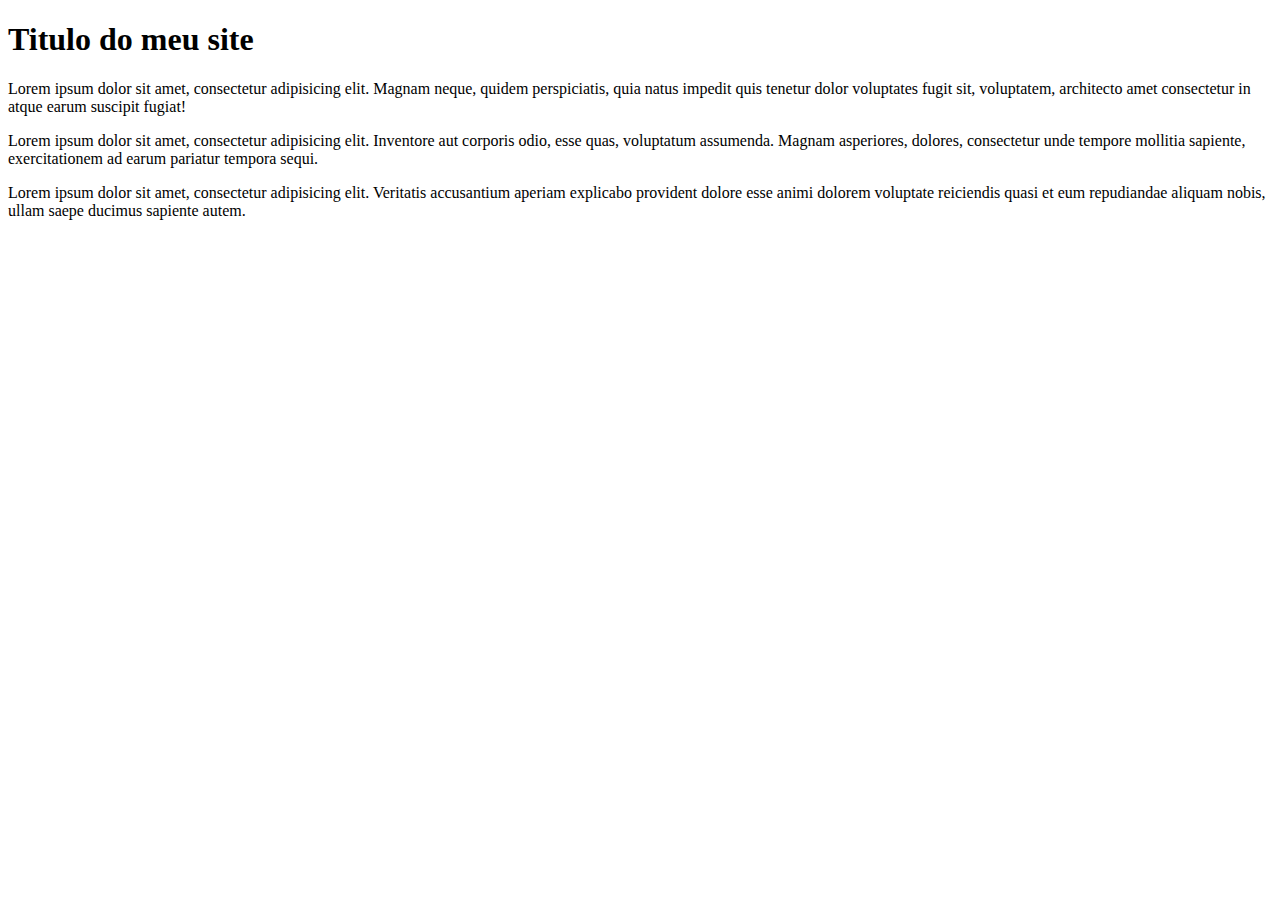
==== index.html @ b4d49901 "meu primeiro commit" ====
<!DOCTYPE html>
<html lang="pt-br">
<head>
	<meta charset="utf-8">
	<meta http-equiv="X-UA-Compatible" content="IE=edge">
	<title>Meu site</title>
	<link rel="stylesheet" href="">
	<script src=""></script>
</head>
<body>
     <h1>Titulo do meu site</h1>
     <p>Lorem ipsum dolor sit amet, consectetur adipisicing elit. Magnam neque, quidem perspiciatis, quia natus impedit quis tenetur dolor voluptates fugit sit, voluptatem, architecto amet consectetur in atque earum suscipit fugiat!</p>
     <p>Lorem ipsum dolor sit amet, consectetur adipisicing elit. Inventore aut corporis odio, esse quas, voluptatum assumenda. Magnam asperiores, dolores, consectetur unde tempore mollitia sapiente, exercitationem ad earum pariatur tempora sequi.</p>
	<p>Lorem ipsum dolor sit amet, consectetur adipisicing elit. Veritatis accusantium aperiam explicabo provident dolore esse animi dolorem voluptate reiciendis quasi et eum repudiandae aliquam nobis, ullam saepe ducimus sapiente autem.</p>
</body>
</html>
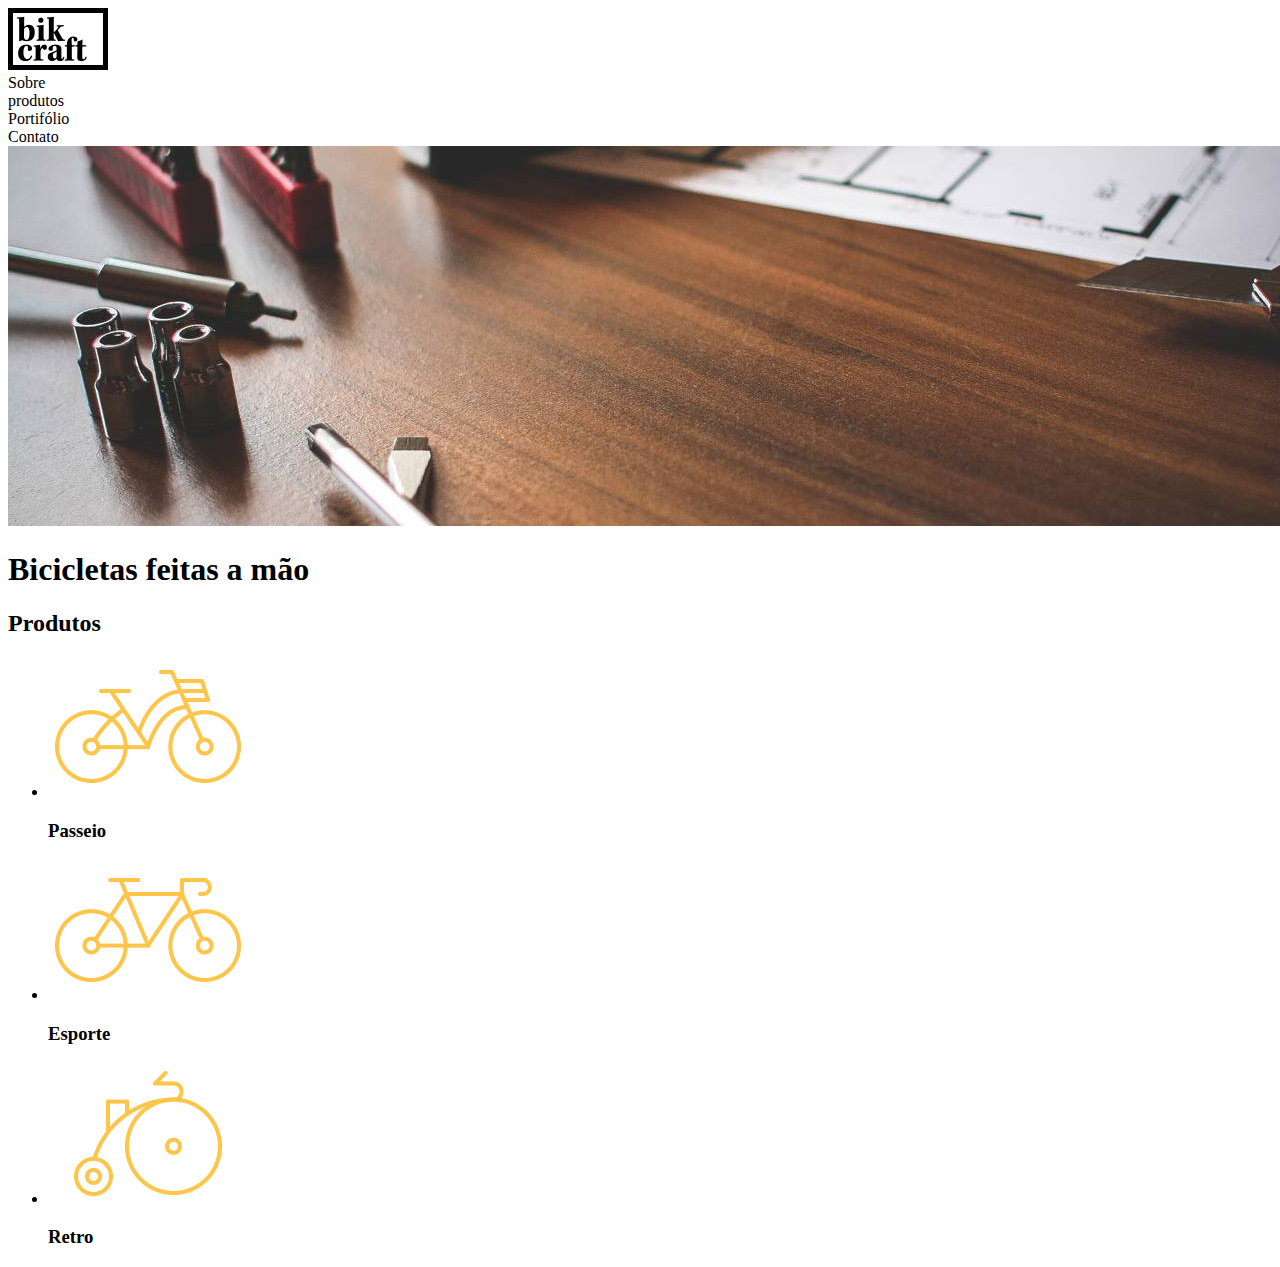
==== commit 3f1dfa31: "index, sobre e img" ====
--- a/index.html
+++ b/index.html
@@ -3,14 +3,37 @@
 <head>
 	<meta charset="utf-8">
 	<meta http-equiv="X-UA-Compatible" content="IE=edge">
-	<title>Meu site</title>
+	<title>Bik Craft</title>
 	<link rel="stylesheet" href="">
 	<script src=""></script>
 </head>
 <body>
-     <h1>Titulo do meu site</h1>
-     <p>Lorem ipsum dolor sit amet, consectetur adipisicing elit. Magnam neque, quidem perspiciatis, quia natus impedit quis tenetur dolor voluptates fugit sit, voluptatem, architecto amet consectetur in atque earum suscipit fugiat!</p>
-     <p>Lorem ipsum dolor sit amet, consectetur adipisicing elit. Inventore aut corporis odio, esse quas, voluptatum assumenda. Magnam asperiores, dolores, consectetur unde tempore mollitia sapiente, exercitationem ad earum pariatur tempora sequi.</p>
-	<p>Lorem ipsum dolor sit amet, consectetur adipisicing elit. Veritatis accusantium aperiam explicabo provident dolore esse animi dolorem voluptate reiciendis quasi et eum repudiandae aliquam nobis, ullam saepe ducimus sapiente autem.</p>
+	<a href="index.html"><img src="img/bikcraft.png" alt=""></a>
+	
+     	<li>Sobre</li>
+     	<li>produtos</li>
+     	<li>Portifólio</li>
+     	<li>Contato</li>
+     </ul>
+          <a href=""></a>
+	 <img src="img/bg.jpg" alt="img background">
+     <h1>Bicicletas feitas a mão</h1>
+     <h2>Produtos</h2>
+     <ul>
+     	<li>
+     		<img src="img/produtos/passeio.png" alt="Bicicleta passeio"></li>
+     	<h3>Passeio</h3>
+     	<p></p>
+
+     	<li><img src="img/produtos/esporte.png" alt="Bicicletas esporte"></li>
+     	<h3>Esporte</h3>
+     	<p></p>
+
+     	<li><img src="img/produtos/retro.png" alt="Bicicleta retro"></li>
+     	<h3>Retro</h3>
+     	<p></p>
+     </ul>
+
+     
 </body>
 </html>
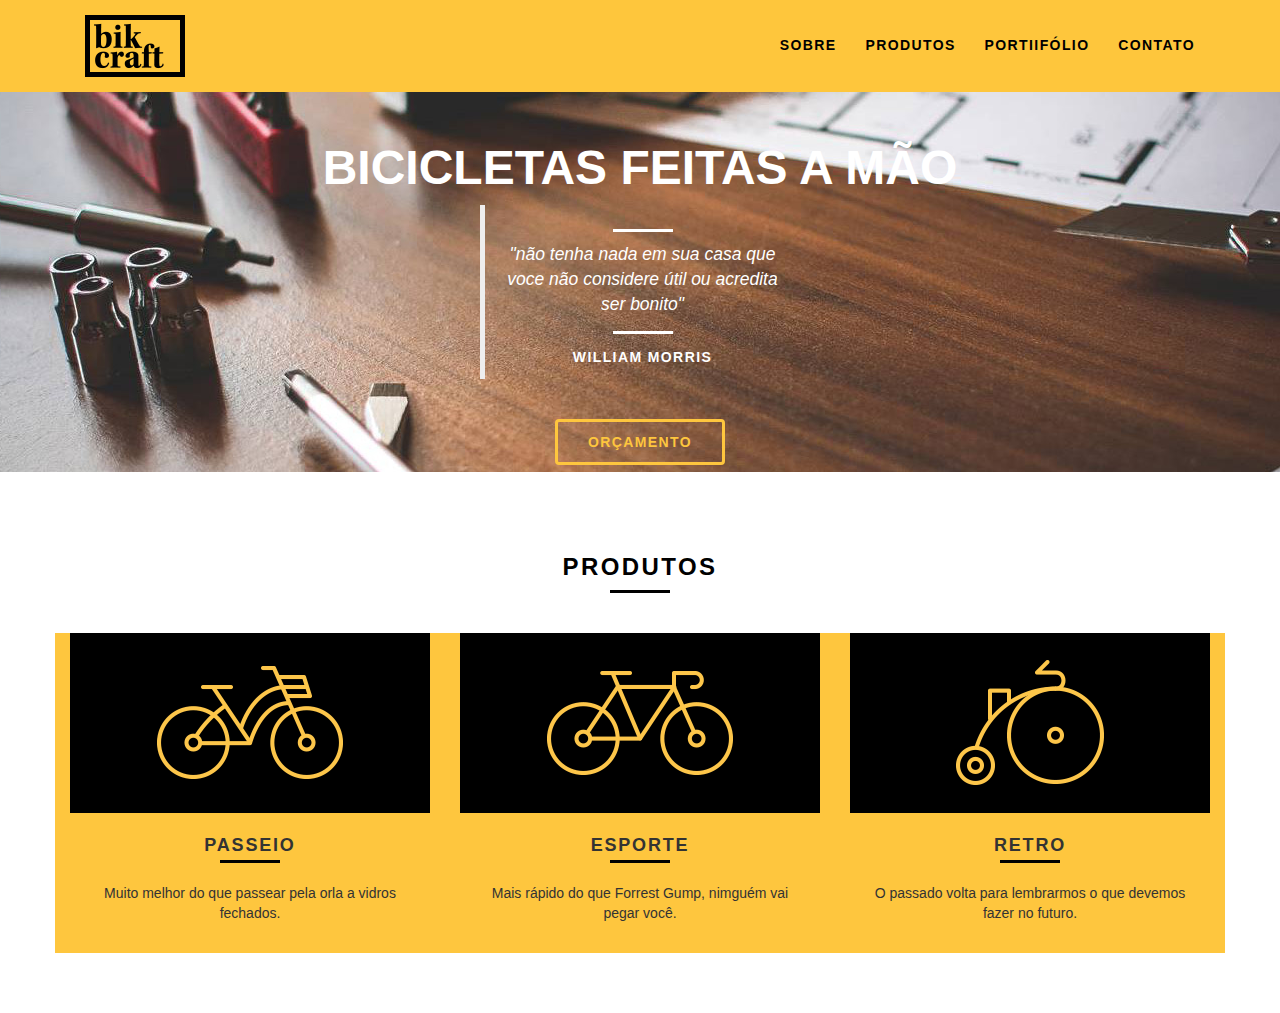
==== commit 637e7b68: "meu primeiro commit" ====
--- a/index.html
+++ b/index.html
@@ -1,39 +1,63 @@
+
 <!DOCTYPE html>
 <html lang="pt-br">
 <head>
-	<meta charset="utf-8">
-	<meta http-equiv="X-UA-Compatible" content="IE=edge">
-	<title>Bik Craft</title>
-	<link rel="stylesheet" href="">
-	<script src=""></script>
+     <meta charset="utf-8">
+     <meta http-equiv="X-UA-Compatible" content="IE=edge">
+     <meta name="viewport" content="width=device-width, initial-scale=1.0">
+     <title>bik craft</title>
+     <link rel="stylesheet" href="css/reset.css">
+     <link rel="stylesheet" href="css/bootstrap.min.css">
+     <link rel="stylesheet" href="css/animate.css">
+     <link rel="stylesheet" href="css/styles.css">
+     <script src="js/animacao.js"></script>
 </head>
 <body>
-	<a href="index.html"><img src="img/bikcraft.png" alt=""></a>
-	
-     	<li>Sobre</li>
-     	<li>produtos</li>
-     	<li>Portifólio</li>
-     	<li>Contato</li>
-     </ul>
-          <a href=""></a>
-	 <img src="img/bg.jpg" alt="img background">
-     <h1>Bicicletas feitas a mão</h1>
-     <h2>Produtos</h2>
-     <ul>
-     	<li>
-     		<img src="img/produtos/passeio.png" alt="Bicicleta passeio"></li>
-     	<h3>Passeio</h3>
-     	<p></p>
+     <header class="header">
+          <div class="container">
+               <a href="index.html" class="col-md-4 com-sm-4 col-xs-4">
+                    <img src="img/bikcraft.png" alt="">
+               </a>
+               <nav class="col-md-8 col-sm-8 col-xs-8 header_menu">
+                    <ul>
 
-     	<li><img src="img/produtos/esporte.png" alt="Bicicletas esporte"></li>
-     	<h3>Esporte</h3>
-     	<p></p>
+                         <li><a href="sobre.html">Sobre</a></li>
+                         <li><a href="Produtos.html">Produtos</a></li>
+                         <li><a href="Portiifólio.html">Portiifólio</a></li>
+                         <li><a href="Contato.html">Contato</a></li>
+                    <ul>
+               </nav>
+          </div>
+     </header>
 
-     	<li><img src="img/produtos/retro.png" alt="Bicicleta retro"></li>
-     	<h3>Retro</h3>
-     	<p></p>
-     </ul>
+     <section class="row introducao">
+          <div class="container animated fadeInDown">
+               <h1>Bicicletas Feitas a Mão</h1>
+               <blockquote class="quote-externo">
+                    <p>"não tenha nada em sua casa que voce não considere útil ou acredita ser bonito"</p>
+                    <cite>WILLIAM MORRIS</cite>
+               </blockquote>
+               <a href="produtos.html" class="btn botao">Orçamento</a>
+          </div>
+     </section>
 
-     
-</body>
-</html>
+     <section class="container produtos animated fadeInDown">
+               <h2 class="subtitulo">Produtos</h2>
+          <ul class="produtos_lista">
+               <li class="col-md-4 col-sm-4 col-xs-8"><div class="produtos_icone"><img src="img/produtos/passeio.png" alt="">
+               </div>
+               <h3>Passeio</h3>
+               <p>Muito melhor do que passear pela orla a vidros fechados.</p></li>
+               <li class="col-md-4 col-sm-4 col-xs-8"><div class="produtos_icone"><img src="img/produtos/esporte.png" alt="">
+               </div>     
+               <h3>Esporte</h3>
+               <p>Mais rápido do que Forrest Gump, nimguém vai pegar você.</p></li>
+               <li class="col-md-4 col-sm-4 col-xs-8"><div class="produtos_icone"><img src="img/produtos/retro.png" alt="">
+               </div>     
+               <h3>Retro</h3>
+               <p>O passado volta para lembrarmos o que devemos fazer no futuro.</p></li>
+          </ul>
+     </section>
+
+     </body>
+</html--- a/css/styles.css
+++ b/css/styles.css
@@ -0,0 +1,146 @@
+	font-size: 14px;
+	line-height: 20px;
+}
+
+img{
+	display:block;
+	max-width: 100%;
+}
+.header{
+	position:fixed;
+	top:0;
+	width: 100%;
+	background: #fec63c;
+	padding: 15px 0;
+	z-index: 10;
+}
+.header_menu{
+	text-align: right;
+}
+.header_menu ul li{
+	display:inline-block;
+	margin-left: 25px;
+	margin-top: 20px;
+}
+.header_menu ul li a{
+	color: #000;
+	font-weight: bold;
+	text-transform: uppercase;
+	text-decoration: none; 
+	letter-spacing: .1em;
+	padding: 10px 0;
+	transition: all; 0.3s ease;
+}
+.header_menu ul li a:hover{
+		color:#fff;
+}
+.header_menu ul li a.menu_ativo{
+	color: #fff/
+}
+.introducao{
+	
+height: 380px;
+background: url("../img/bg.jpg");
+background-size: cover;
+margin-top: 92px;
+padding-top: 30px;
+text-align: center;
+}
+.introducao h1{
+	font-size: 48px;
+	color: #fff;
+	font-weight: bold;
+	text-transform: uppercase;
+}
+.botao{
+	border: 3px solid #fec63e;
+	padding: 10px 30px;
+	color: #fec63e;
+	font-size: 14px;
+	line-height: 20px;
+	text-transform: uppercase;
+	font-weight: bold;
+	letter-spacing: .1em;
+}
+.botao:hover{
+	color: #fff;
+	border-color: #fff;
+
+}
+.quote-externo{
+	max-width: 320px;
+	margin: 0 auto;
+	margin-bottom: 40px;
+	color: #fff;
+}
+.quote-externo cite{
+	font-style: normal;
+	font-weight: bold;
+	font-size: 14px;
+	letter-spacing: .1em;
+}
+.quote-externo p{
+	font-style: italic;
+
+}
+.quote-externo p:before, .quote-externo p:after{
+	content:"";
+	display: block;
+	width: 60px;
+	height: 3px;
+	background: #fff;
+	margin: 14px auto 10px auto; 
+}
+.subtitulo{
+	font-size: 24px;
+	line-height: 30px;
+	font-weight: bold;
+	letter-spacing: .1em;
+	color: #000;
+	text-transform: uppercase;
+	text-align: center;
+	margin-bottom: 40px;
+}
+.subtitulo:after{
+	content: "";
+	display: block;
+	width: 60px;
+	height: 3px;
+	background: #000;
+	margin: 8px auto;
+}
+/*produtos*/
+.produtos{
+	padding: 60px 0;
+
+}
+.produtos_lista li{
+	background: #fec63e;
+	text-align: center;
+}
+.produtos_lista li img{
+	margin: 0 auto;
+}
+.produtos_lista li h3{
+	font-weight: bold;
+	font-size: 18px;
+	line-height: 25px;
+	text-transform: uppercase;
+	letter-spacing: .1em;
+	margin-top: 20px;
+}
+.produtos_lista li h3:after{
+	content: "";
+	display: block;
+	width: 60px;
+	height: 3px;
+	background: #000;
+	margin: 2px auto;
+}
+.produtos_lista li p{
+	padding: 10px 20px 20px 20px;
+}
+.produtos_icone{
+	background: #000;
+	padding: 20px;
+}